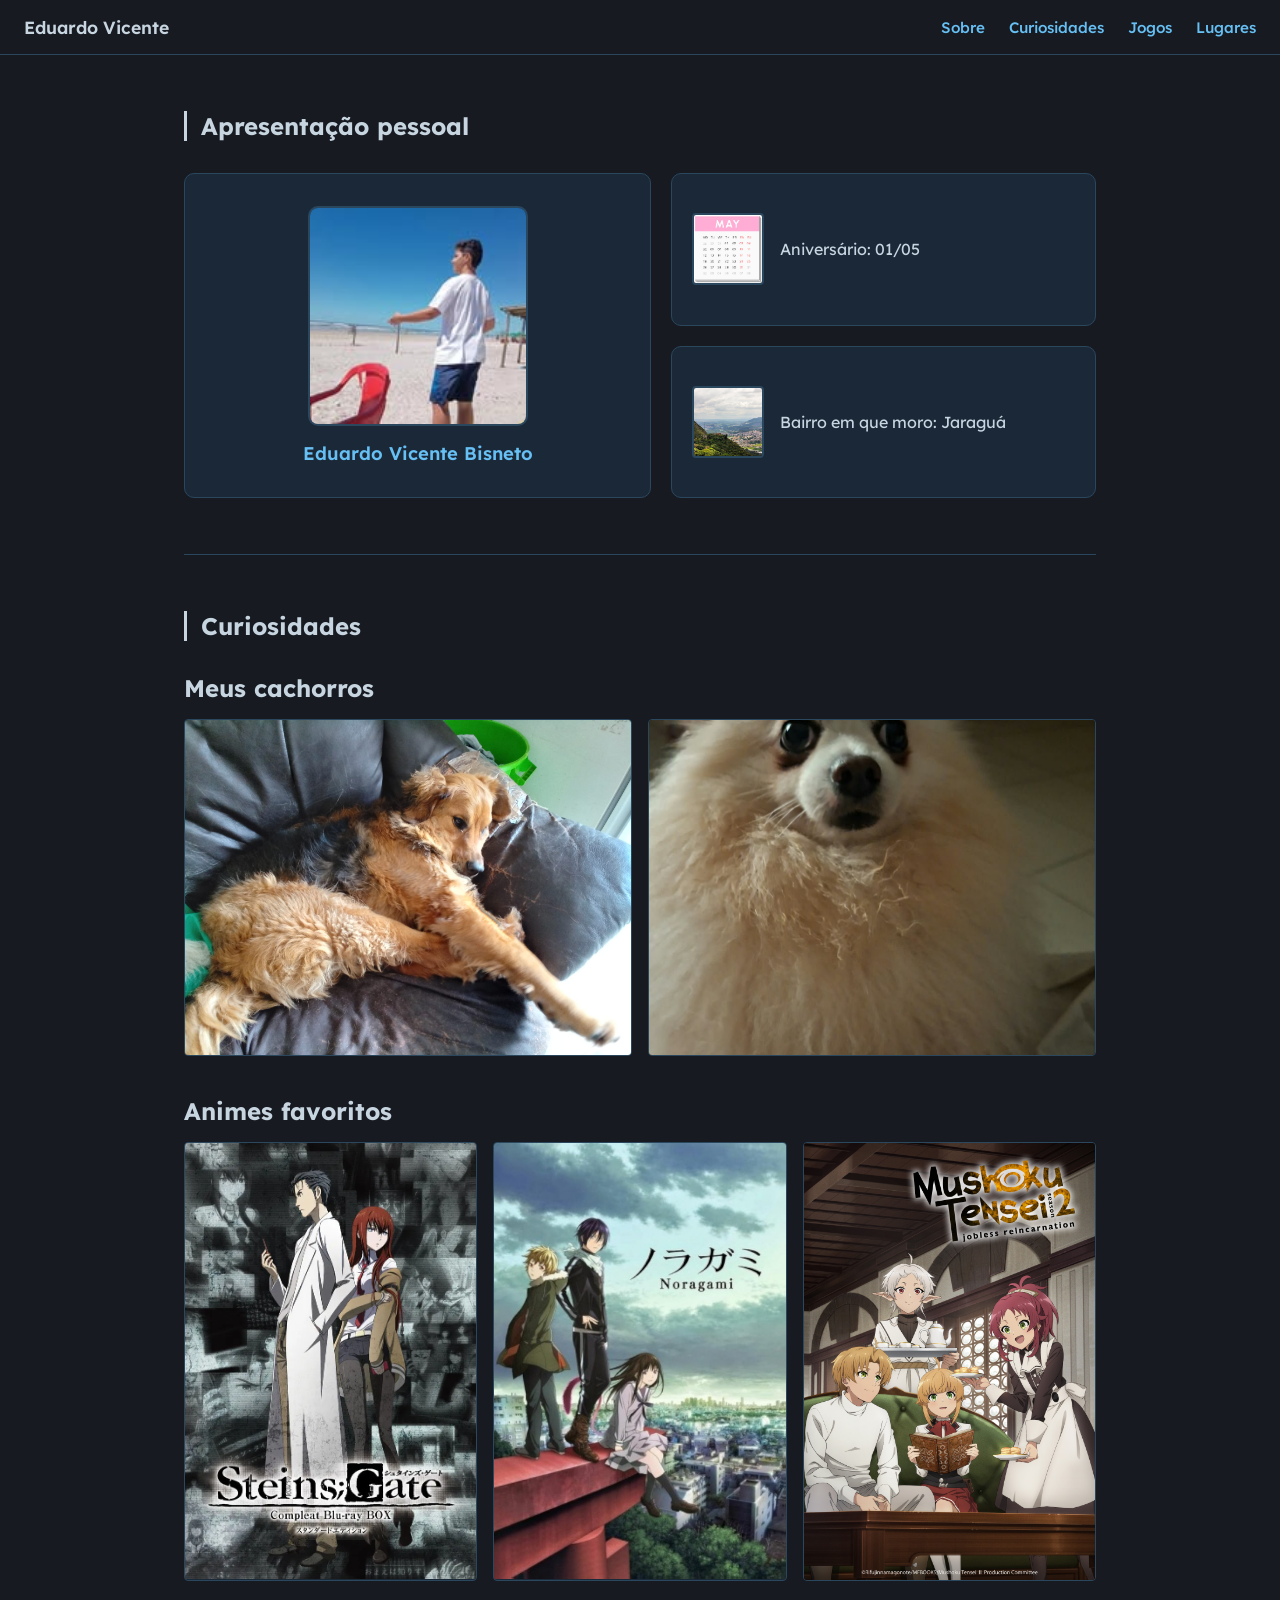
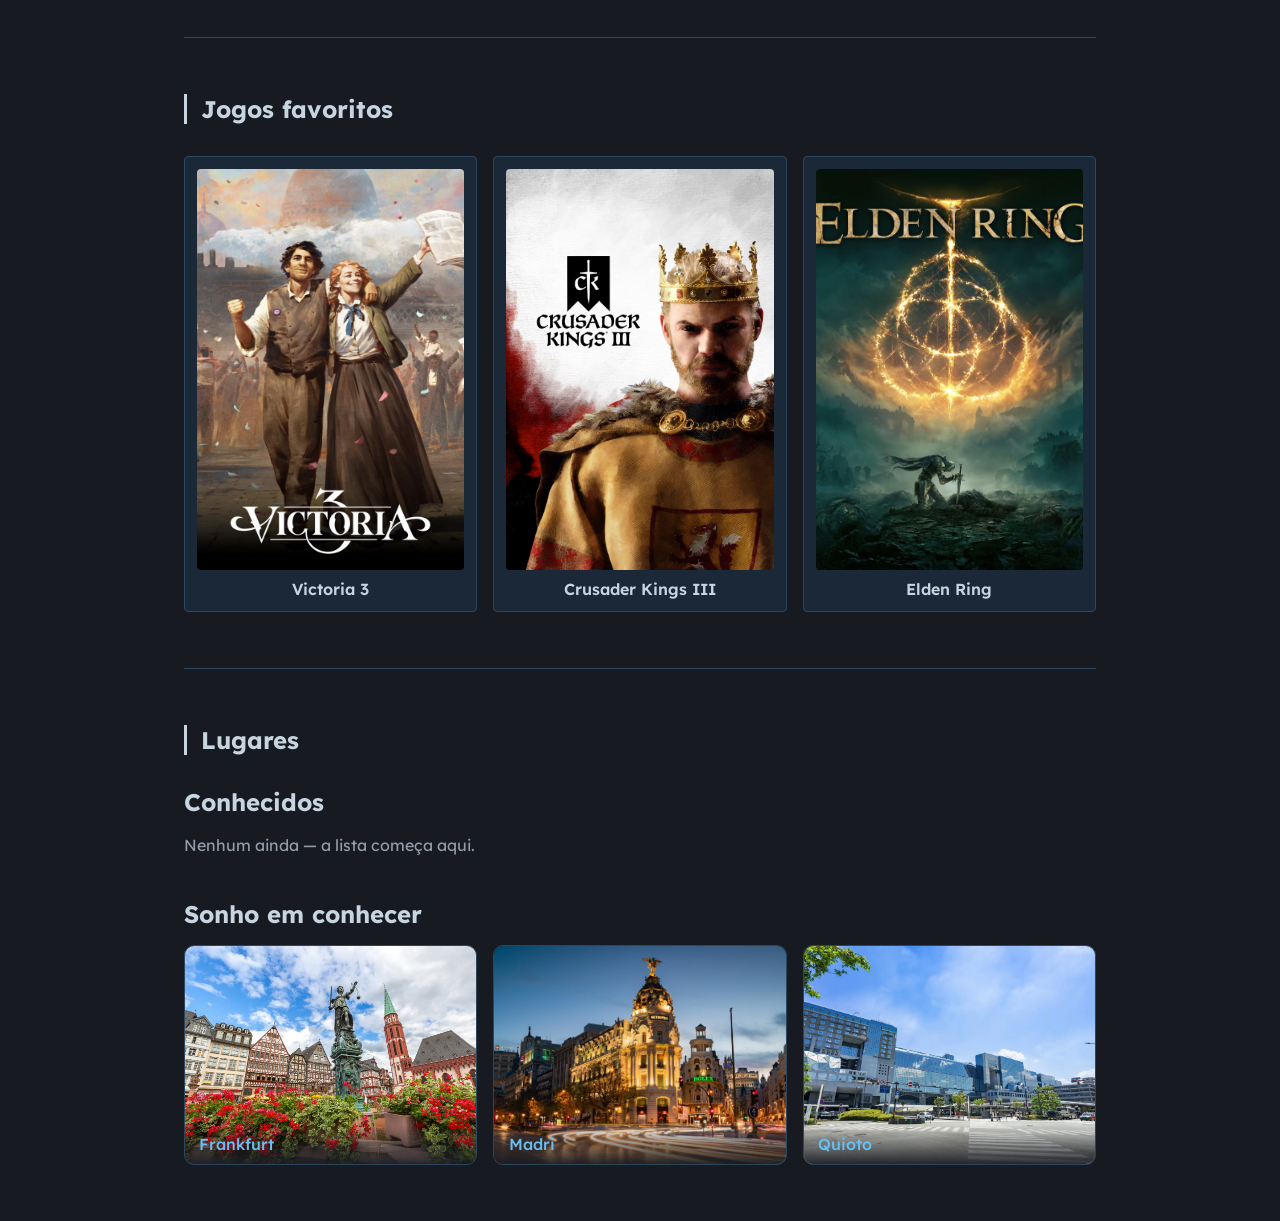
==== eduardoV.html @ c77359ac "Página pessoal do eduardo vicente" ====
<!DOCTYPE html>
<html lang="pt-br">
<head>
    <meta charset="UTF-8">
    <meta name="viewport" content="width=device-width, initial-scale=1.0">
    <title>Eduardo Vicente</title>

    <link rel="stylesheet" href="style/variables.css">
    <link rel="stylesheet" href="style/text.css">
    <link rel="stylesheet" href="style/eduardoV.css">
</head>
<body>
    <header class="cabecalho">
        <span class="nome-principal">Eduardo Vicente</span>
        <nav class="menu-navegacao">
            <a href="#apresentacao">Sobre</a>
            <a href="#curiosidades">Curiosidades</a>
            <a href="#jogos">Jogos</a>
            <a href="#lugares">Lugares</a>
        </nav>
    </header>

    <main>
        <section class="secao" id="apresentacao">
            <h1 class="titulo-secao">Apresentação pessoal</h1>

            <div class="grade-apresentacao">
                <article class="cartao cartao-destaque">
                    <img class="imagem-cartao" src="assets/imgs/foto.jpg" alt="Foto de Eduardo Vicente Bisneto">
                    <span class="texto-cartao">Eduardo Vicente Bisneto</span>
                </article>

                <article class="cartao">
                    <img class="imagem-cartao" src="assets/imgs/calendario.png" alt="">
                    <span class="texto-cartao">Aniversário: 01/05</span>
                </article>

                <article class="cartao">
                    <img class="imagem-cartao" src="assets/imgs/lugares/pico_jaragua.jpg" alt="Pico do Jaraguá">
                    <span class="texto-cartao">Bairro em que moro: Jaraguá</span>
                </article>
            </div>
        </section>

        <section class="secao" id="curiosidades">
            <h1 class="titulo-secao">Curiosidades</h1>

            <div class="subsecao">
                <h2 class="titulo-subsecao">Meus cachorros</h2>

                <div class="grade-imagens grade-animais">
                    <figure class="moldura-imagem">
                        <img src="assets/imgs/frango.jpeg" alt="Cachorro Frango">
                    </figure>

                    <figure class="moldura-imagem">
                        <img src="assets/imgs/allay.jpeg" alt="Cachorro Allay">
                    </figure>
                </div>
            </div>

            <div class="subsecao">
                <h2 class="titulo-subsecao">Animes favoritos</h2>

                <div class="grade-imagens grade-animes">
                    <figure class="moldura-imagem">
                        <img src="assets/imgs/animes/steinsgate.jpg" alt="Steins;Gate">
                    </figure>

                    <figure class="moldura-imagem">
                        <img src="assets/imgs/animes/noragami.jpg" alt="Noragami">
                    </figure>

                    <figure class="moldura-imagem">
                        <img src="assets/imgs/animes/mushokutensei.jpg" alt="Mushoku Tensei">
                    </figure>
                </div>
            </div>
        </section>

        <section class="secao" id="jogos">
            <h1 class="titulo-secao">Jogos favoritos</h1>

            <ul class="grade-jogos">
                <li class="cartao-jogo">
                    <img class="imagem-jogo" src="assets/imgs/jogos/victoria_3.jpg" alt="Victoria 3">
                    <b class="nome-jogo">Victoria 3</b>
                </li>

                <li class="cartao-jogo">
                    <img class="imagem-jogo" src="assets/imgs/jogos/crusader_kings_3.jpg" alt="Crusader Kings III">
                    <b class="nome-jogo">Crusader Kings III</b>
                </li>

                <li class="cartao-jogo">
                    <img class="imagem-jogo" src="assets/imgs/jogos/elden_ring.jpg" alt="Elden Ring">
                    <b class="nome-jogo">Elden Ring</b>
                </li>
            </ul>
        </section>

        <section class="secao" id="lugares">
            <h1 class="titulo-secao">Lugares</h1>

            <div class="subsecao">
                <h2 class="titulo-subsecao">Conhecidos</h2>
                <p class="mensagem-vazia">Nenhum ainda — a lista começa aqui.</p>
            </div>

            <div class="subsecao">
                <h2 class="titulo-subsecao">Sonho em conhecer</h2>

                <ul class="grade-lugares">
                    <li class="cartao-lugar">
                        <img class="imagem-lugar" src="assets/imgs/lugares/frankfurt.jpg" alt="Frankfurt">
                        <a class="nome-lugar" href="https://en.wikipedia.org/wiki/Frankfurt" target="_blank" rel="noopener">Frankfurt</a>
                    </li>

                    <li class="cartao-lugar">
                        <img class="imagem-lugar" src="assets/imgs/lugares/madri.jpg" alt="Madri">
                        <a class="nome-lugar" href="https://en.wikipedia.org/wiki/Madrid" target="_blank" rel="noopener">Madri</a>
                    </li>

                    <li class="cartao-lugar">
                        <img class="imagem-lugar" src="assets/imgs/lugares/kyoto.jpg" alt="Quioto">
                        <a class="nome-lugar" href="https://en.wikipedia.org/wiki/Kyoto" target="_blank" rel="noopener">Quioto</a>
                    </li>
                </ul>
            </div>
        </section>
    </main>
</body>
</html>
---- style/variables.css ----
:root {
    --dark-blue: #171A21;
    --deep-blue: #1B2838;
    --grey-blue: #2A475E;
    --light-blue: #66C0F4;
    --grey: #C7D5E0;

    --radius-sm: 4px;
    --radius-md: 10px;
    --border: 1px solid var(--grey-blue);
    --content-width: 960px;
}
---- style/text.css ----
@import url('https://fonts.googleapis.com/css2?family=Lexend+Deca:wght@300;400;500;600;700&display=swap');

*,
*::before,
*::after {
    font-family: 'Lexend Deca', sans-serif;
    letter-spacing: 0;
    word-spacing: 0;
    box-sizing: border-box;
}

body {
    color: var(--grey);
    font-weight: 400;
}

h1,
h2 {
    margin: 0;
}

.titulo-da-parte {
    font-size: 2rem;
    font-weight: 600;
    color: var(--light-blue);
}

.titulo-pequeno {
    font-size: 1.15rem;
    font-weight: 600;
    color: var(--grey);
}

a {
    color: var(--light-blue);
    text-decoration: none;
    font-weight: 500;
}

a:hover {
    color: #8ed1ff;
}

a:focus-visible {
    outline: 2px solid var(--light-blue);
    outline-offset: 2px;
}

b,
strong {
    color: var(--grey);
    font-weight: 600;
}

p {
    line-height: 1.6;
    max-width: 65ch;
}
---- style/eduardoV.css ----
body {
    margin: 0;
    background: var(--dark-blue);
    min-height: 100vh;
}

main {
    max-width: var(--content-width);
    margin: 0 auto;
    padding: 0 1.5rem;
}

/* Cabecalho */

.cabecalho {
    position: sticky;
    top: 0;
    z-index: 10;
    display: flex;
    align-items: center;
    justify-content: space-between;
    gap: 1rem;
    padding: 1rem 1.5rem;
    background: var(--dark-blue);
    border-bottom: var(--border);
}

.nome-principal {
    font-weight: 600;
    font-size: 1.1rem;
}

.menu-navegacao {
    display: flex;
    gap: 1.5rem;
    flex-wrap: wrap;
}

.menu-navegacao a {
    font-size: 0.95rem;
}

/* Seções */

.secao {
    padding: 3.5rem 0;
    border-bottom: var(--border);
}

.secao:last-of-type {
    border-bottom: none;
}

.titulo-secao {
    margin-bottom: 2rem;
    padding-left: 0.9rem;
    border-left: 3px solid var(--grey);
}

.subsecao {
    margin-bottom: 2.5rem;
}

.subsecao:last-child {
    margin-bottom: 0;
}

.titulo-subsecao {
    margin-bottom: 1rem;
}

/* Apresentacao pessoal */

.grade-apresentacao {
    display: grid;
    grid-template-columns: 1.1fr 1fr;
    gap: 1.25rem;
}

.cartao {
    background: var(--deep-blue);
    border: var(--border);
    border-radius: var(--radius-md);
    padding: 1.25rem;
    display: flex;
    align-items: center;
    gap: 1rem;
}

.cartao:hover {
    border-color: var(--light-blue);
}

.cartao-destaque {
    grid-row: span 2;
    flex-direction: column;
    justify-content: center;
    text-align: center;
    padding: 2rem 1.25rem;
}

.imagem-cartao {
    display: block;
    border-radius: var(--radius-md);
    border: 2px solid var(--grey-blue);
    object-fit: cover;
}

.cartao-destaque .imagem-cartao {
    width: 100%;
    max-width: 220px;
    aspect-ratio: 1 / 1;
}

.cartao:not(.cartao-destaque) .imagem-cartao {
    width: 72px;
    height: 72px;
    border-radius: var(--radius-sm);
    flex-shrink: 0;
}

.cartao-destaque .texto-cartao {
    font-size: 1.15rem;
    font-weight: 600;
    color: var(--light-blue);
}

/* Curiosidades */

.grade-imagens {
    display: grid;
    gap: 1rem;
}

.grade-animais {
    grid-template-columns: repeat(auto-fit, minmax(260px, 1fr));
}

.grade-animes {
    grid-template-columns: repeat(auto-fit, minmax(160px, 1fr));
}

.moldura-imagem {
    margin: 0;
    overflow: hidden;
    border-radius: var(--radius-sm);
    border: var(--border);
    background: var(--deep-blue);
    transition: border-color 0.2s ease, transform 0.2s ease;
}

.moldura-imagem:hover {
    border-color: var(--light-blue);
    transform: translateY(-3px);
}

.moldura-imagem img {
    display: block;
    width: 100%;
}

.grade-animais .moldura-imagem img {
    aspect-ratio: 4 / 3;
    object-fit: cover;
}

.grade-animes .moldura-imagem img {
    aspect-ratio: 2 / 3;
    object-fit: cover;
}

/* Jogos favoritos */

.grade-jogos {
    list-style: none;
    margin: 0;
    padding: 0;
    display: grid;
    grid-template-columns: repeat(auto-fit, minmax(140px, 1fr));
    gap: 1rem;
}

.cartao-jogo {
    display: flex;
    flex-direction: column;
    align-items: center;
    gap: 0.6rem;
    padding: 0.75rem;
    background: var(--deep-blue);
    border: var(--border);
    border-radius: var(--radius-sm);
    text-align: center;
    transition: border-color 0.2s ease;
}

.cartao-jogo:hover {
    border-color: var(--light-blue);
}

.imagem-jogo {
    width: 100%;
    aspect-ratio: 2 / 3;
    object-fit: cover;
    border-radius: var(--radius-sm);
}

.nome-jogo {
    font-size: 1rem;
}

/* Lugares */

.mensagem-vazia {
    opacity: 0.7;
    margin: 0;
}

.grade-lugares {
    list-style: none;
    margin: 0;
    padding: 0;
    display: grid;
    grid-template-columns: repeat(auto-fit, minmax(200px, 1fr));
    gap: 1rem;
}

.cartao-lugar {
    position: relative;
    border-radius: var(--radius-md);
    overflow: hidden;
    border: var(--border);
    aspect-ratio: 4 / 3;
}

.imagem-lugar {
    width: 100%;
    height: 100%;
    object-fit: cover;
    display: block;
}

.nome-lugar {
    position: absolute;
    left: 0;
    right: 0;
    bottom: 0;
    padding: 0.6rem 0.9rem;
    background: linear-gradient(to top, rgba(23, 26, 33, 0.92), rgba(23, 26, 33, 0));
}

.cartao-lugar:hover {
    border-color: var(--grey);
}

/* Responsividade */

@media (max-width: 700px) {
    .cabecalho {
        flex-direction: column;
        align-items: flex-start;
        gap: 0.75rem;
    }

    .grade-apresentacao {
        grid-template-columns: 1fr;
    }

    .cartao-destaque {
        grid-row: auto;
    }
}

@media (prefers-reduced-motion: reduce) {
    .moldura-imagem,
    .cartao-jogo {
        transition: none;
    }
}
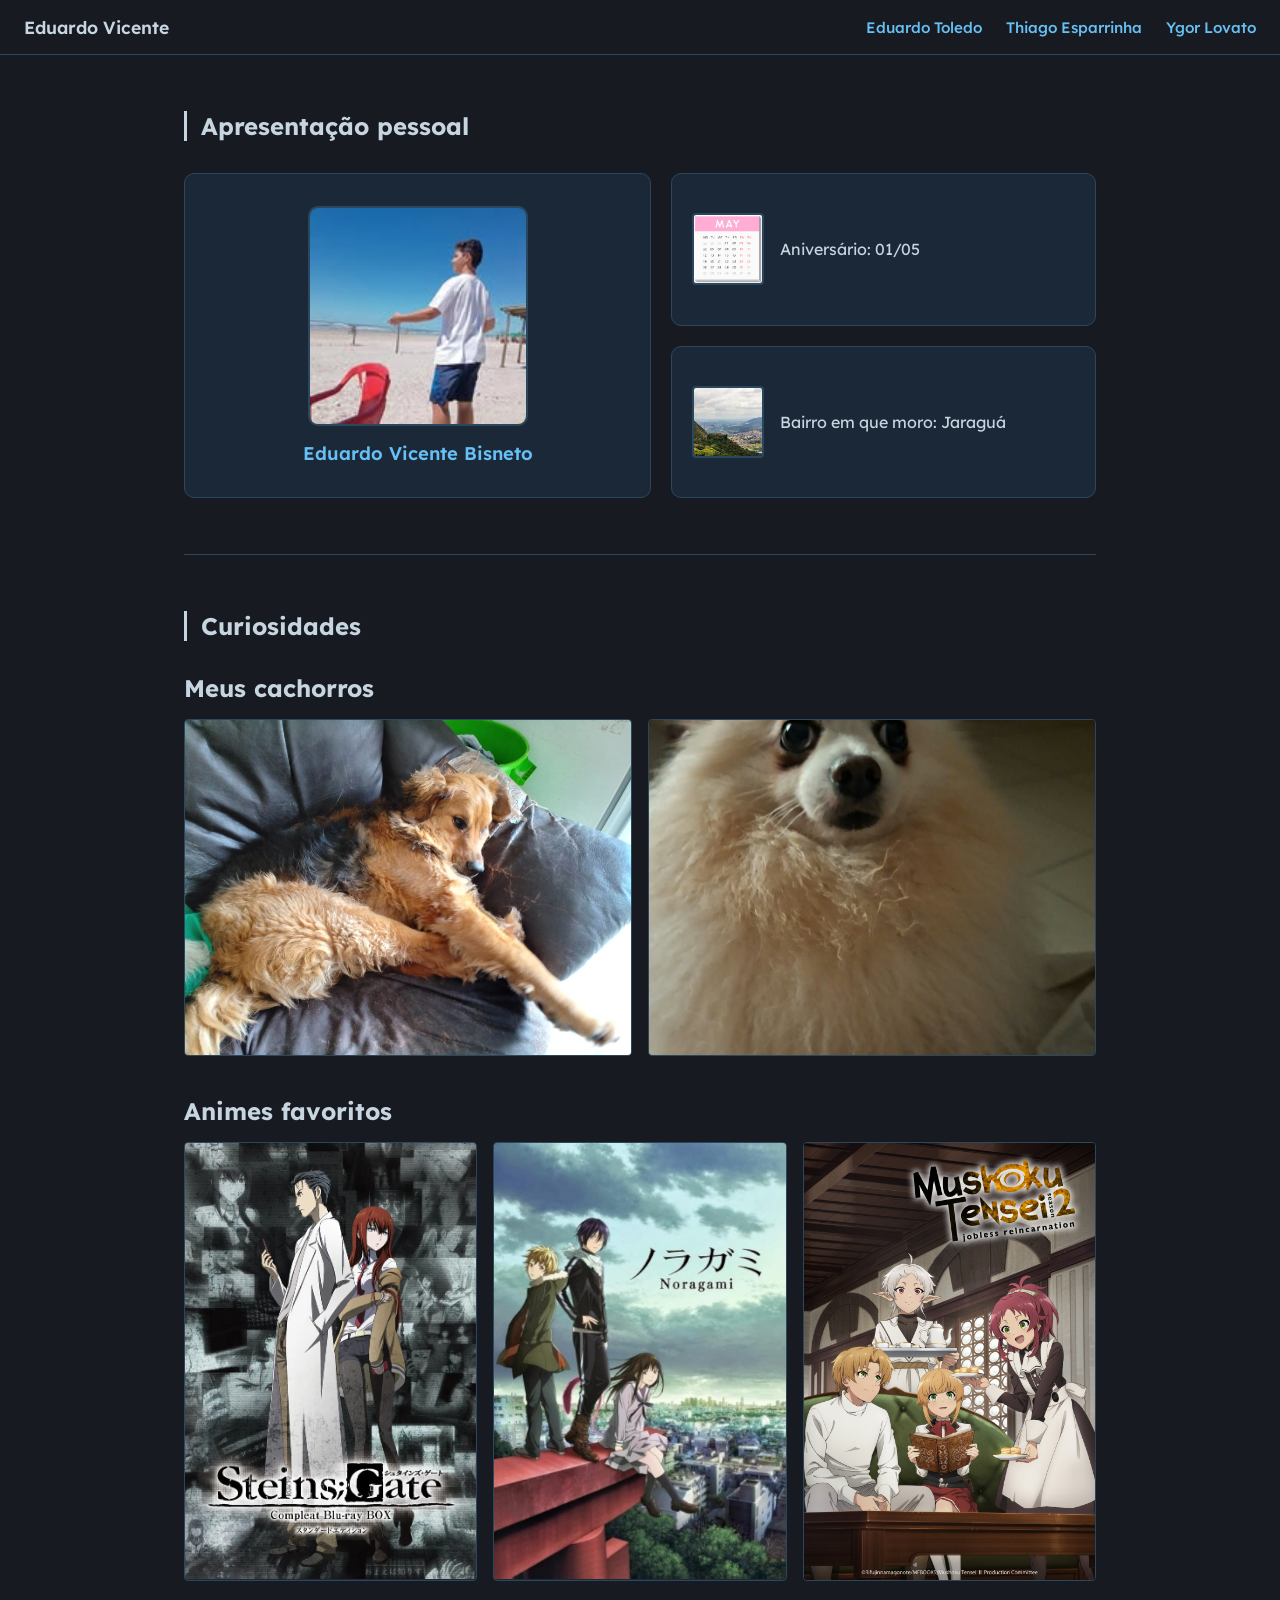
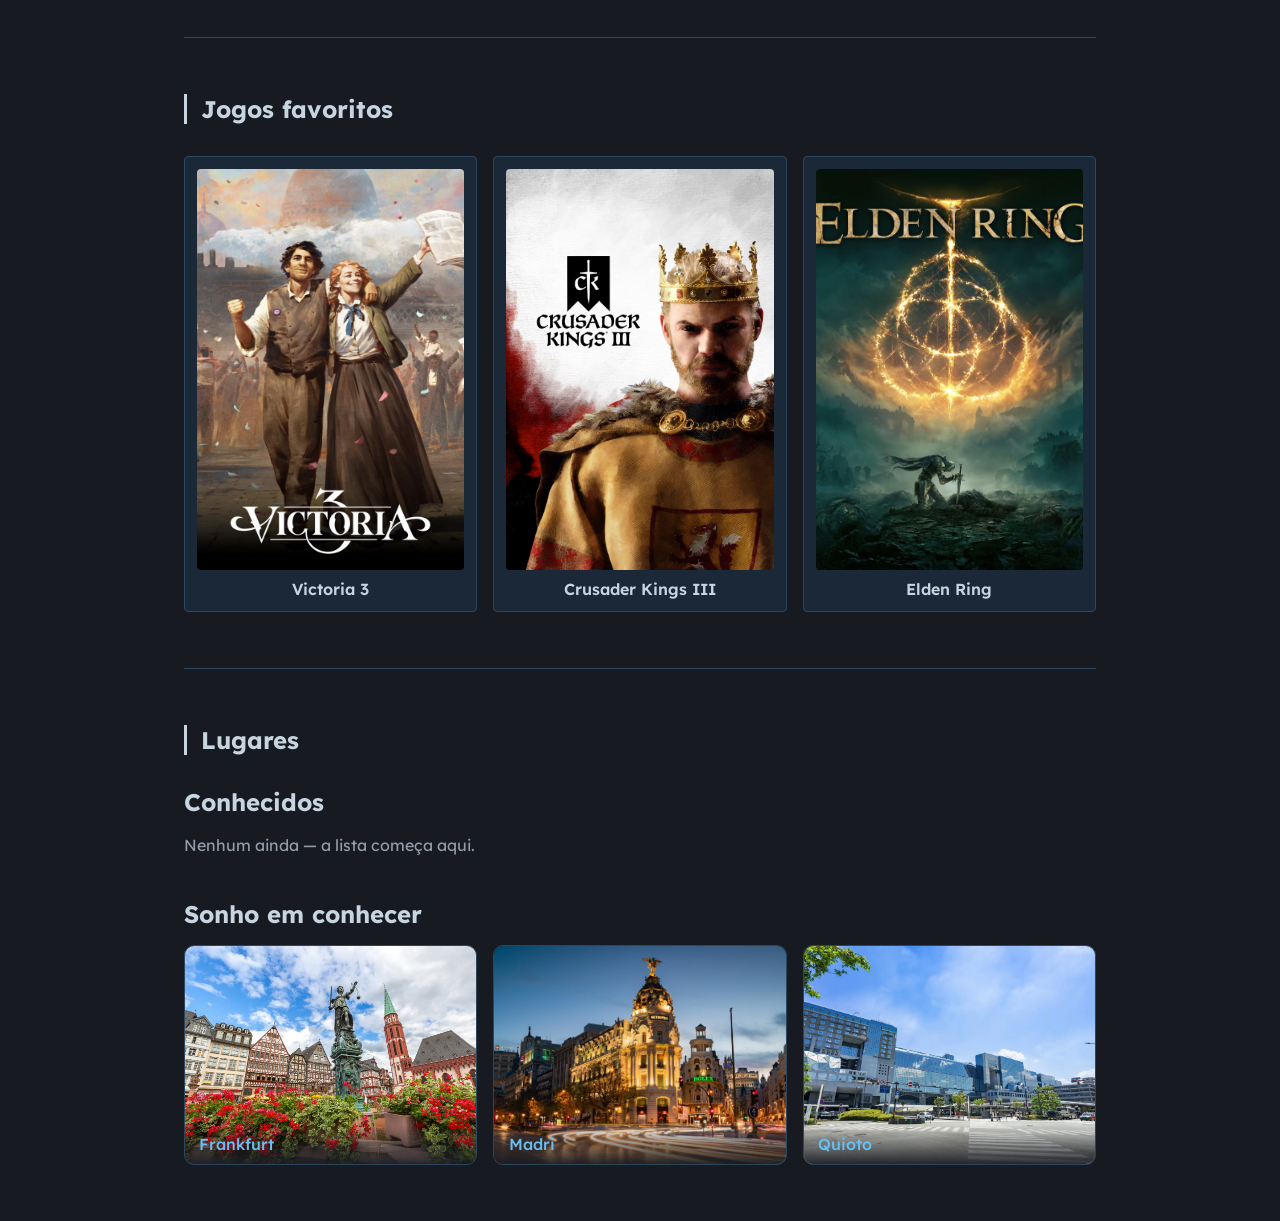
==== commit 315af271: "Alterando o nome do style" ====
--- a/eduardoV.html
+++ b/eduardoV.html
@@ -14,10 +14,9 @@
     <header class="cabecalho">
         <span class="nome-principal">Eduardo Vicente</span>
         <nav class="menu-navegacao">
-            <a href="#apresentacao">Sobre</a>
-            <a href="#curiosidades">Curiosidades</a>
-            <a href="#jogos">Jogos</a>
-            <a href="#lugares">Lugares</a>
+            <a href="eduardoT.html">Eduardo Toledo</a>
+            <a href="thiago.html">Thiago Esparrinha</a>
+            <a href="ygor.html">Ygor Lovato</a>
         </nav>
     </header>
 
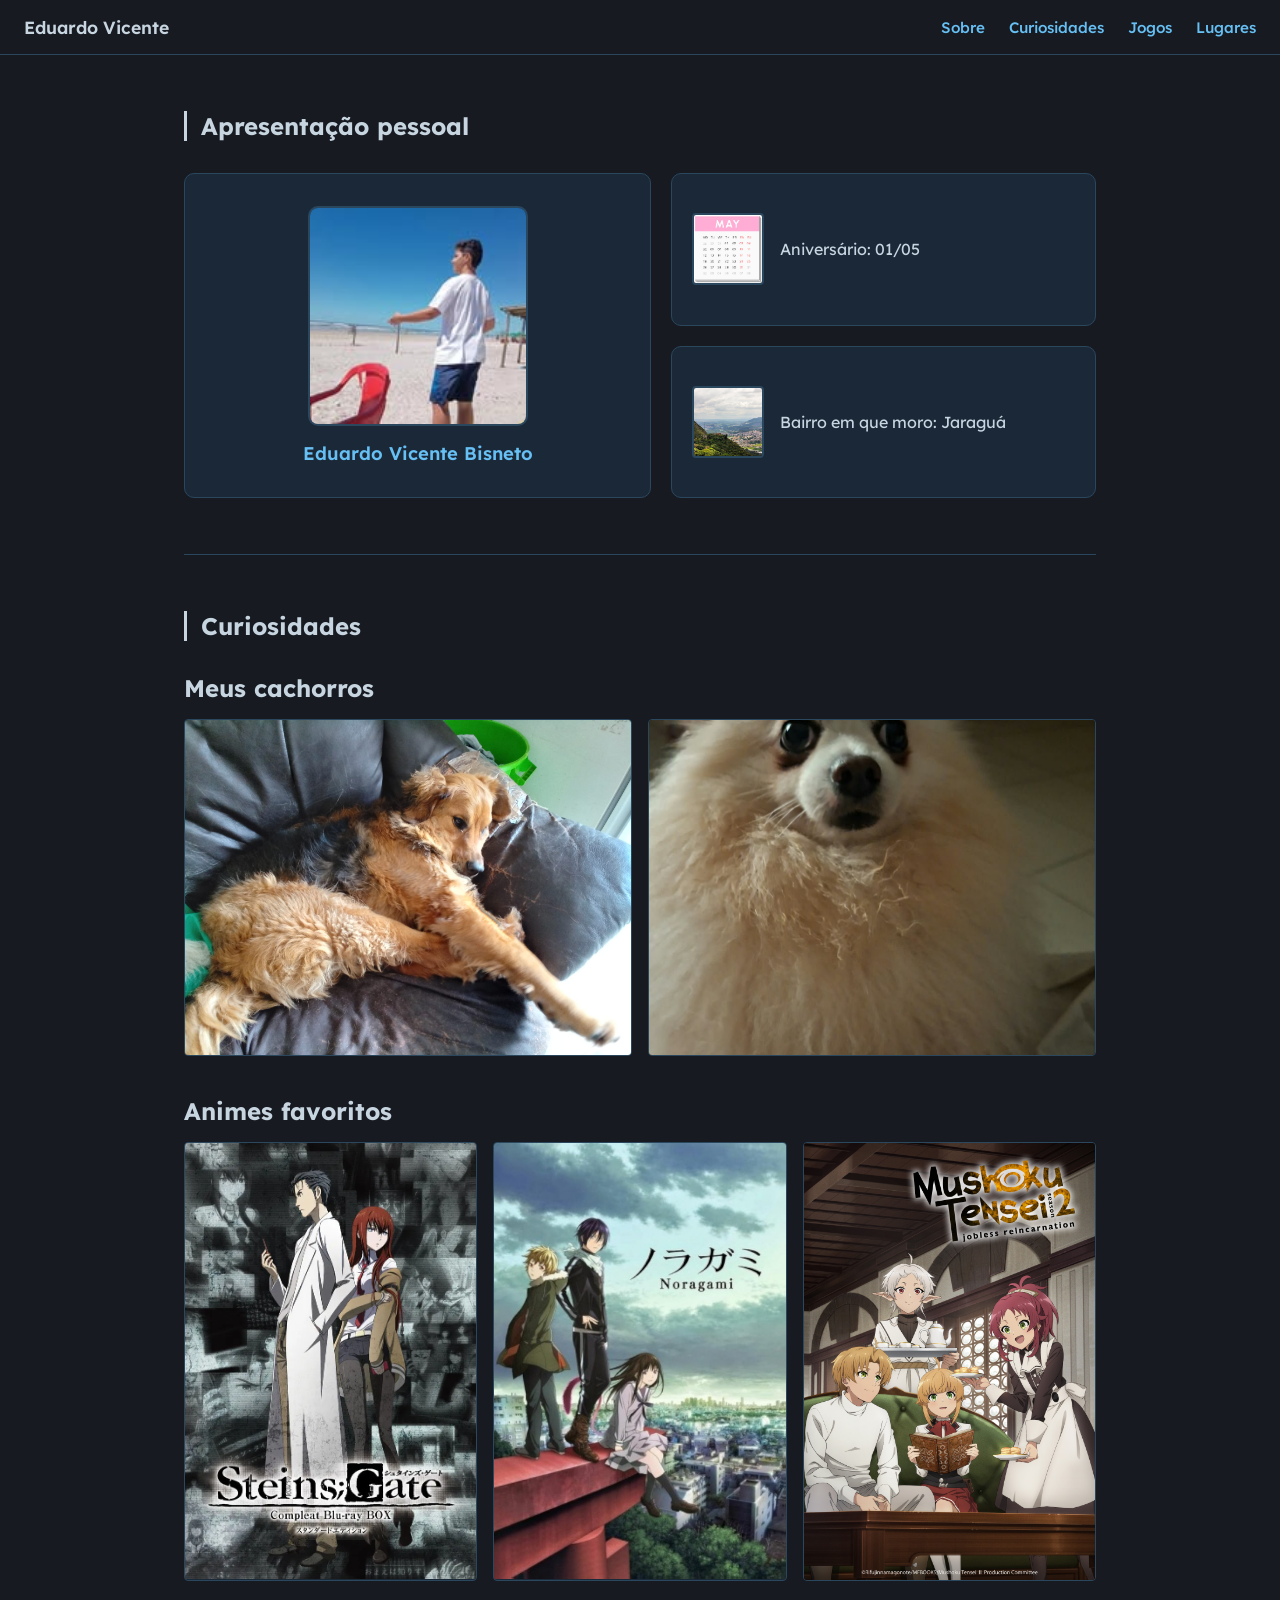
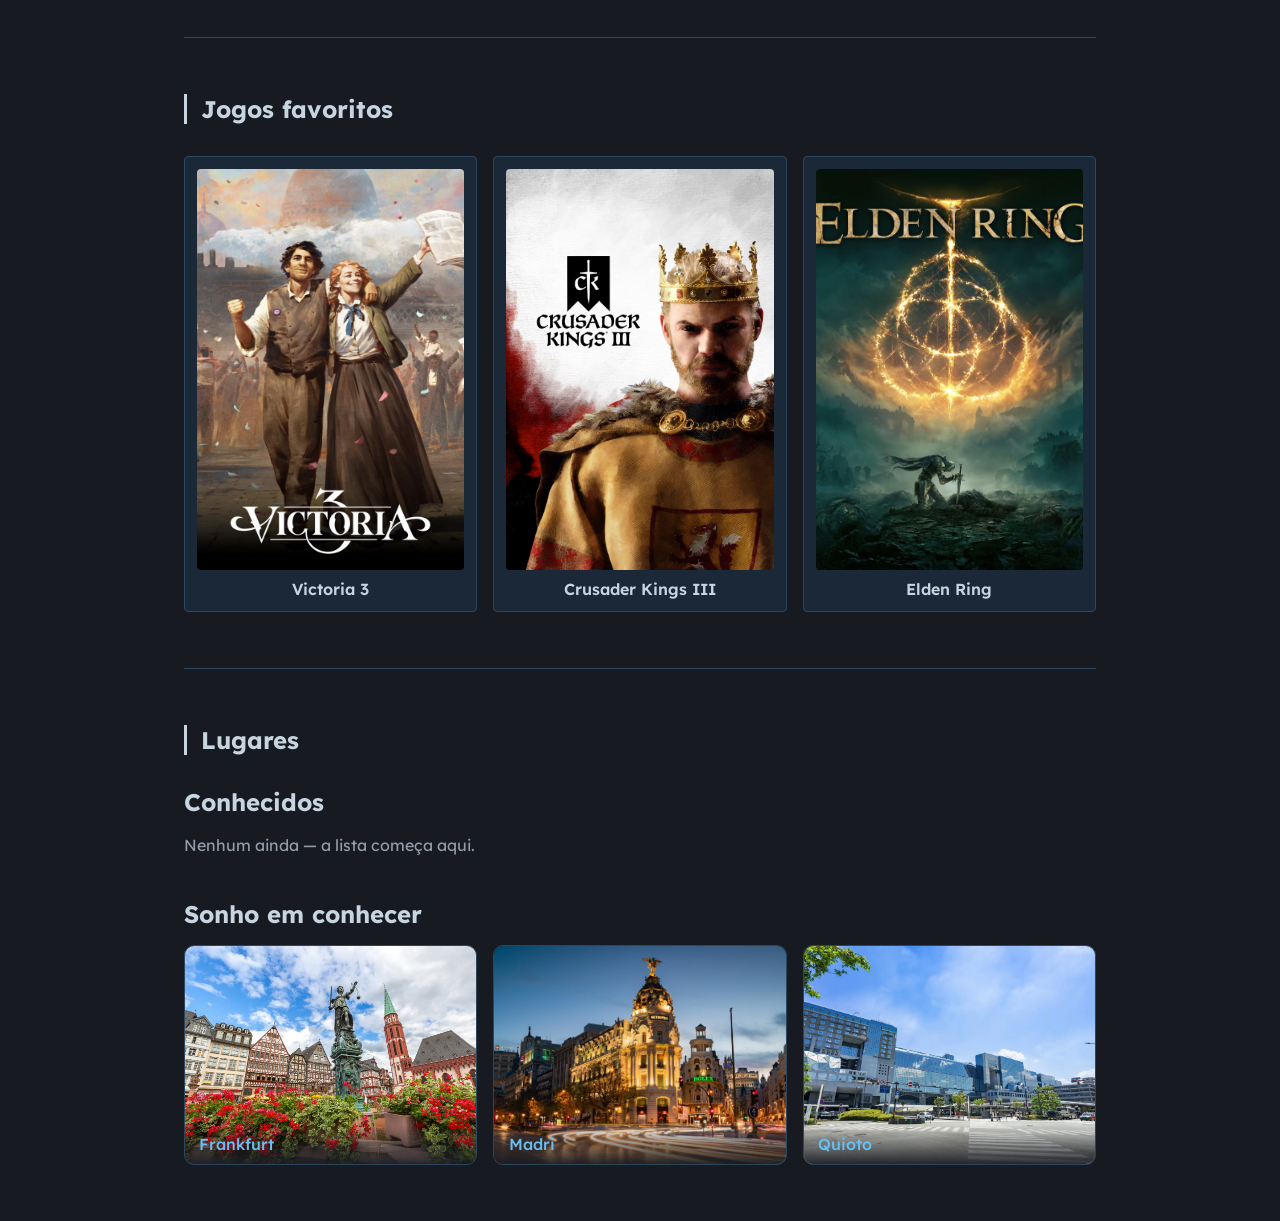
==== commit edc7263a: "Pagina Thiago" ====
--- a/eduardoV.html
+++ b/eduardoV.html
@@ -8,15 +8,16 @@
 
     <link rel="stylesheet" href="style/variables.css">
     <link rel="stylesheet" href="style/text.css">
-    <link rel="stylesheet" href="style/eduardoV.css">
+    <link rel="stylesheet" href="style/style.css">
 </head>
 <body>
     <header class="cabecalho">
         <span class="nome-principal">Eduardo Vicente</span>
         <nav class="menu-navegacao">
-            <a href="eduardoT.html">Eduardo Toledo</a>
-            <a href="thiago.html">Thiago Esparrinha</a>
-            <a href="ygor.html">Ygor Lovato</a>
+            <a href="#apresentacao">Sobre</a>
+            <a href="#curiosidades">Curiosidades</a>
+            <a href="#jogos">Jogos</a>
+            <a href="#lugares">Lugares</a>
         </nav>
     </header>
 
--- a/style/style.css
+++ b/style/style.css
@@ -0,0 +1,279 @@
+
+body {
+    margin: 0;
+    background: var(--dark-blue);
+    min-height: 100vh;
+}
+
+main {
+    max-width: var(--content-width);
+    margin: 0 auto;
+    padding: 0 1.5rem;
+}
+
+/* Cabecalho */
+
+.cabecalho {
+    position: sticky;
+    top: 0;
+    z-index: 10;
+    display: flex;
+    align-items: center;
+    justify-content: space-between;
+    gap: 1rem;
+    padding: 1rem 1.5rem;
+    background: var(--dark-blue);
+    border-bottom: var(--border);
+}
+
+.nome-principal {
+    font-weight: 600;
+    font-size: 1.1rem;
+}
+
+.menu-navegacao {
+    display: flex;
+    gap: 1.5rem;
+    flex-wrap: wrap;
+}
+
+.menu-navegacao a {
+    font-size: 0.95rem;
+}
+
+/* Seções */
+
+.secao {
+    padding: 3.5rem 0;
+    border-bottom: var(--border);
+}
+
+.secao:last-of-type {
+    border-bottom: none;
+}
+
+.titulo-secao {
+    margin-bottom: 2rem;
+    padding-left: 0.9rem;
+    border-left: 3px solid var(--grey);
+}
+
+.subsecao {
+    margin-bottom: 2.5rem;
+}
+
+.subsecao:last-child {
+    margin-bottom: 0;
+}
+
+.titulo-subsecao {
+    margin-bottom: 1rem;
+}
+
+/* Apresentacao pessoal */
+
+.grade-apresentacao {
+    display: grid;
+    grid-template-columns: 1.1fr 1fr;
+    gap: 1.25rem;
+}
+
+.cartao {
+    background: var(--deep-blue);
+    border: var(--border);
+    border-radius: var(--radius-md);
+    padding: 1.25rem;
+    display: flex;
+    align-items: center;
+    gap: 1rem;
+}
+
+.cartao:hover {
+    border-color: var(--light-blue);
+}
+
+.cartao-destaque {
+    grid-row: span 2;
+    flex-direction: column;
+    justify-content: center;
+    text-align: center;
+    padding: 2rem 1.25rem;
+}
+
+.imagem-cartao {
+    display: block;
+    border-radius: var(--radius-md);
+    border: 2px solid var(--grey-blue);
+    object-fit: cover;
+}
+
+.cartao-destaque .imagem-cartao {
+    width: 100%;
+    max-width: 220px;
+    aspect-ratio: 1 / 1;
+}
+
+.cartao:not(.cartao-destaque) .imagem-cartao {
+    width: 72px;
+    height: 72px;
+    border-radius: var(--radius-sm);
+    flex-shrink: 0;
+}
+
+.cartao-destaque .texto-cartao {
+    font-size: 1.15rem;
+    font-weight: 600;
+    color: var(--light-blue);
+}
+
+/* Curiosidades */
+
+.grade-imagens {
+    display: grid;
+    gap: 1rem;
+}
+
+.grade-animais {
+    grid-template-columns: repeat(auto-fit, minmax(260px, 1fr));
+}
+
+.grade-animes {
+    grid-template-columns: repeat(auto-fit, minmax(160px, 1fr));
+}
+
+.moldura-imagem {
+    margin: 0;
+    overflow: hidden;
+    border-radius: var(--radius-sm);
+    border: var(--border);
+    background: var(--deep-blue);
+    transition: border-color 0.2s ease, transform 0.2s ease;
+}
+
+.moldura-imagem:hover {
+    border-color: var(--light-blue);
+    transform: translateY(-3px);
+}
+
+.moldura-imagem img {
+    display: block;
+    width: 100%;
+}
+
+.grade-animais .moldura-imagem img {
+    aspect-ratio: 4 / 3;
+    object-fit: cover;
+}
+
+.grade-animes .moldura-imagem img {
+    aspect-ratio: 2 / 3;
+    object-fit: cover;
+}
+
+/* Jogos favoritos */
+
+.grade-jogos {
+    list-style: none;
+    margin: 0;
+    padding: 0;
+    display: grid;
+    grid-template-columns: repeat(auto-fit, minmax(140px, 1fr));
+    gap: 1rem;
+}
+
+.cartao-jogo {
+    display: flex;
+    flex-direction: column;
+    align-items: center;
+    gap: 0.6rem;
+    padding: 0.75rem;
+    background: var(--deep-blue);
+    border: var(--border);
+    border-radius: var(--radius-sm);
+    text-align: center;
+    transition: border-color 0.2s ease;
+}
+
+.cartao-jogo:hover {
+    border-color: var(--light-blue);
+}
+
+.imagem-jogo {
+    width: 100%;
+    aspect-ratio: 2 / 3;
+    object-fit: cover;
+    border-radius: var(--radius-sm);
+}
+
+.nome-jogo {
+    font-size: 1rem;
+}
+
+/* Lugares */
+
+.mensagem-vazia {
+    opacity: 0.7;
+    margin: 0;
+}
+
+.grade-lugares {
+    list-style: none;
+    margin: 0;
+    padding: 0;
+    display: grid;
+    grid-template-columns: repeat(auto-fit, minmax(200px, 1fr));
+    gap: 1rem;
+}
+
+.cartao-lugar {
+    position: relative;
+    border-radius: var(--radius-md);
+    overflow: hidden;
+    border: var(--border);
+    aspect-ratio: 4 / 3;
+}
+
+.imagem-lugar {
+    width: 100%;
+    height: 100%;
+    object-fit: cover;
+    display: block;
+}
+
+.nome-lugar {
+    position: absolute;
+    left: 0;
+    right: 0;
+    bottom: 0;
+    padding: 0.6rem 0.9rem;
+    background: linear-gradient(to top, rgba(23, 26, 33, 0.92), rgba(23, 26, 33, 0));
+}
+
+.cartao-lugar:hover {
+    border-color: var(--grey);
+}
+
+/* Responsividade */
+
+@media (max-width: 700px) {
+    .cabecalho {
+        flex-direction: column;
+        align-items: flex-start;
+        gap: 0.75rem;
+    }
+
+    .grade-apresentacao {
+        grid-template-columns: 1fr;
+    }
+
+    .cartao-destaque {
+        grid-row: auto;
+    }
+}
+
+@media (prefers-reduced-motion: reduce) {
+    .moldura-imagem,
+    .cartao-jogo {
+        transition: none;
+    }
+}
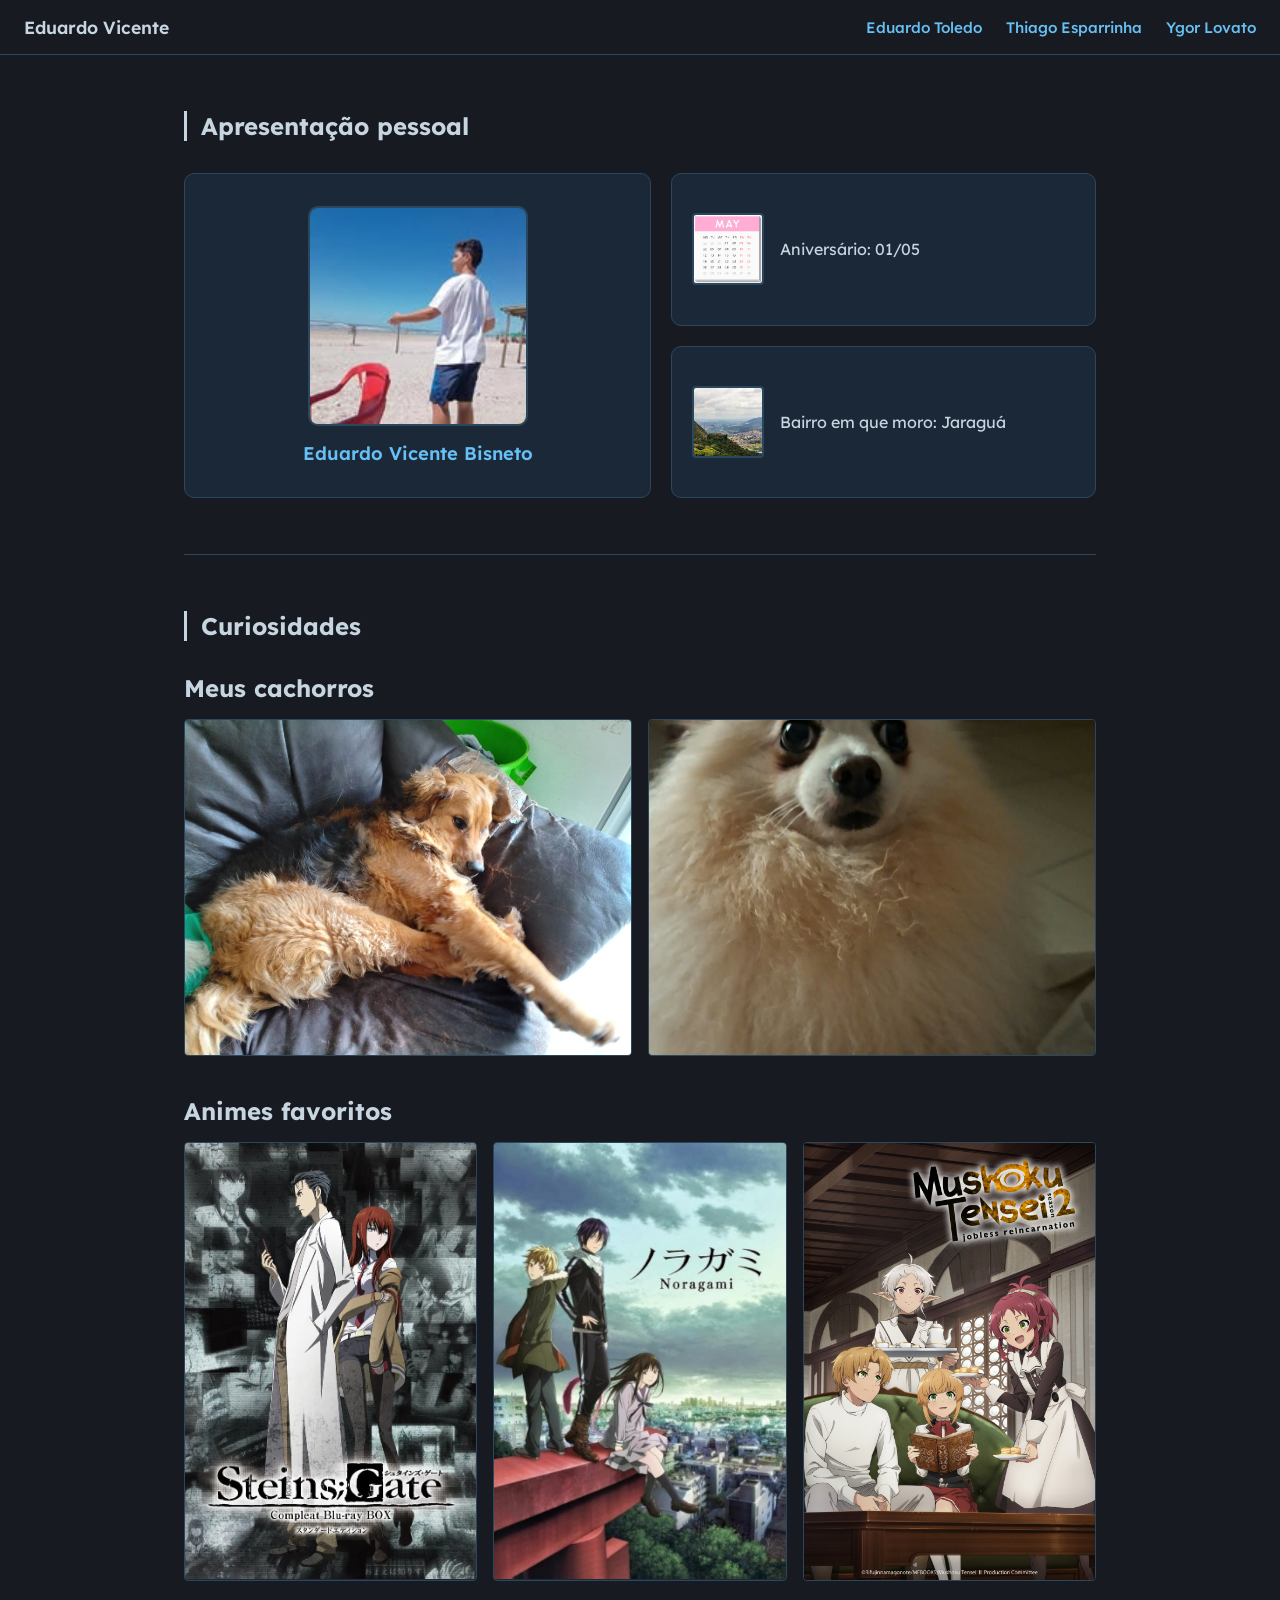
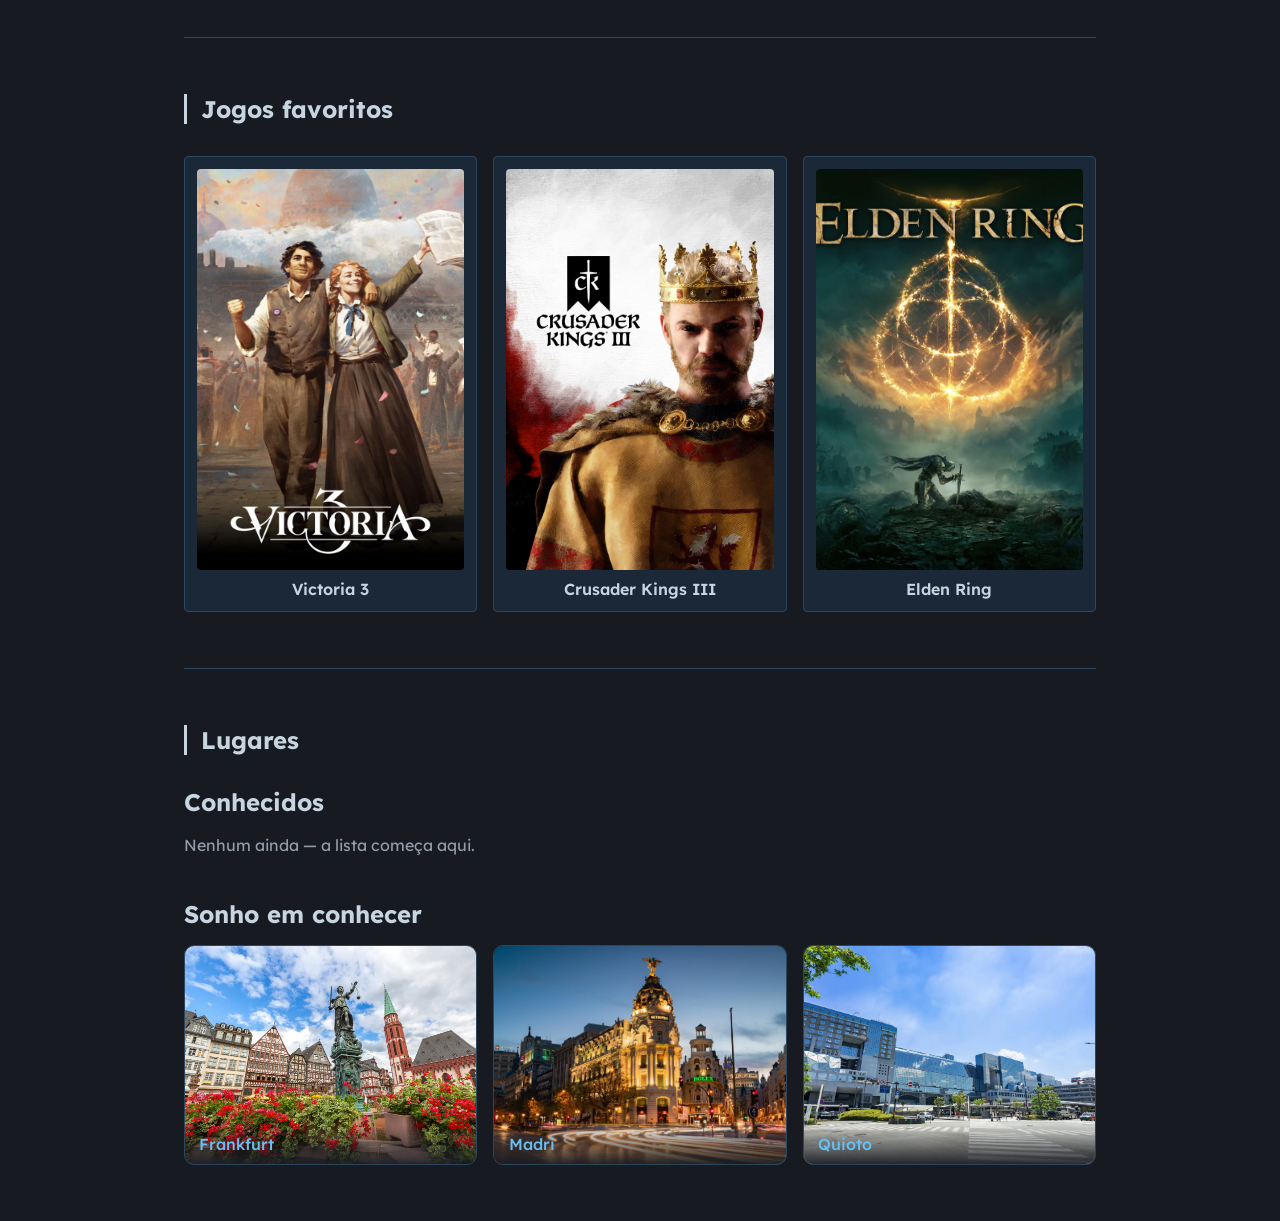
==== commit 52a8b199: "Merge branch 'main' of https://github.com/Eduard0VI/Trabalho-das-paginas-pessoais" ====
--- a/eduardoV.html
+++ b/eduardoV.html
@@ -14,10 +14,9 @@
     <header class="cabecalho">
         <span class="nome-principal">Eduardo Vicente</span>
         <nav class="menu-navegacao">
-            <a href="#apresentacao">Sobre</a>
-            <a href="#curiosidades">Curiosidades</a>
-            <a href="#jogos">Jogos</a>
-            <a href="#lugares">Lugares</a>
+            <a href="eduardoT.html">Eduardo Toledo</a>
+            <a href="thiago.html">Thiago Esparrinha</a>
+            <a href="ygor.html">Ygor Lovato</a>
         </nav>
     </header>
 
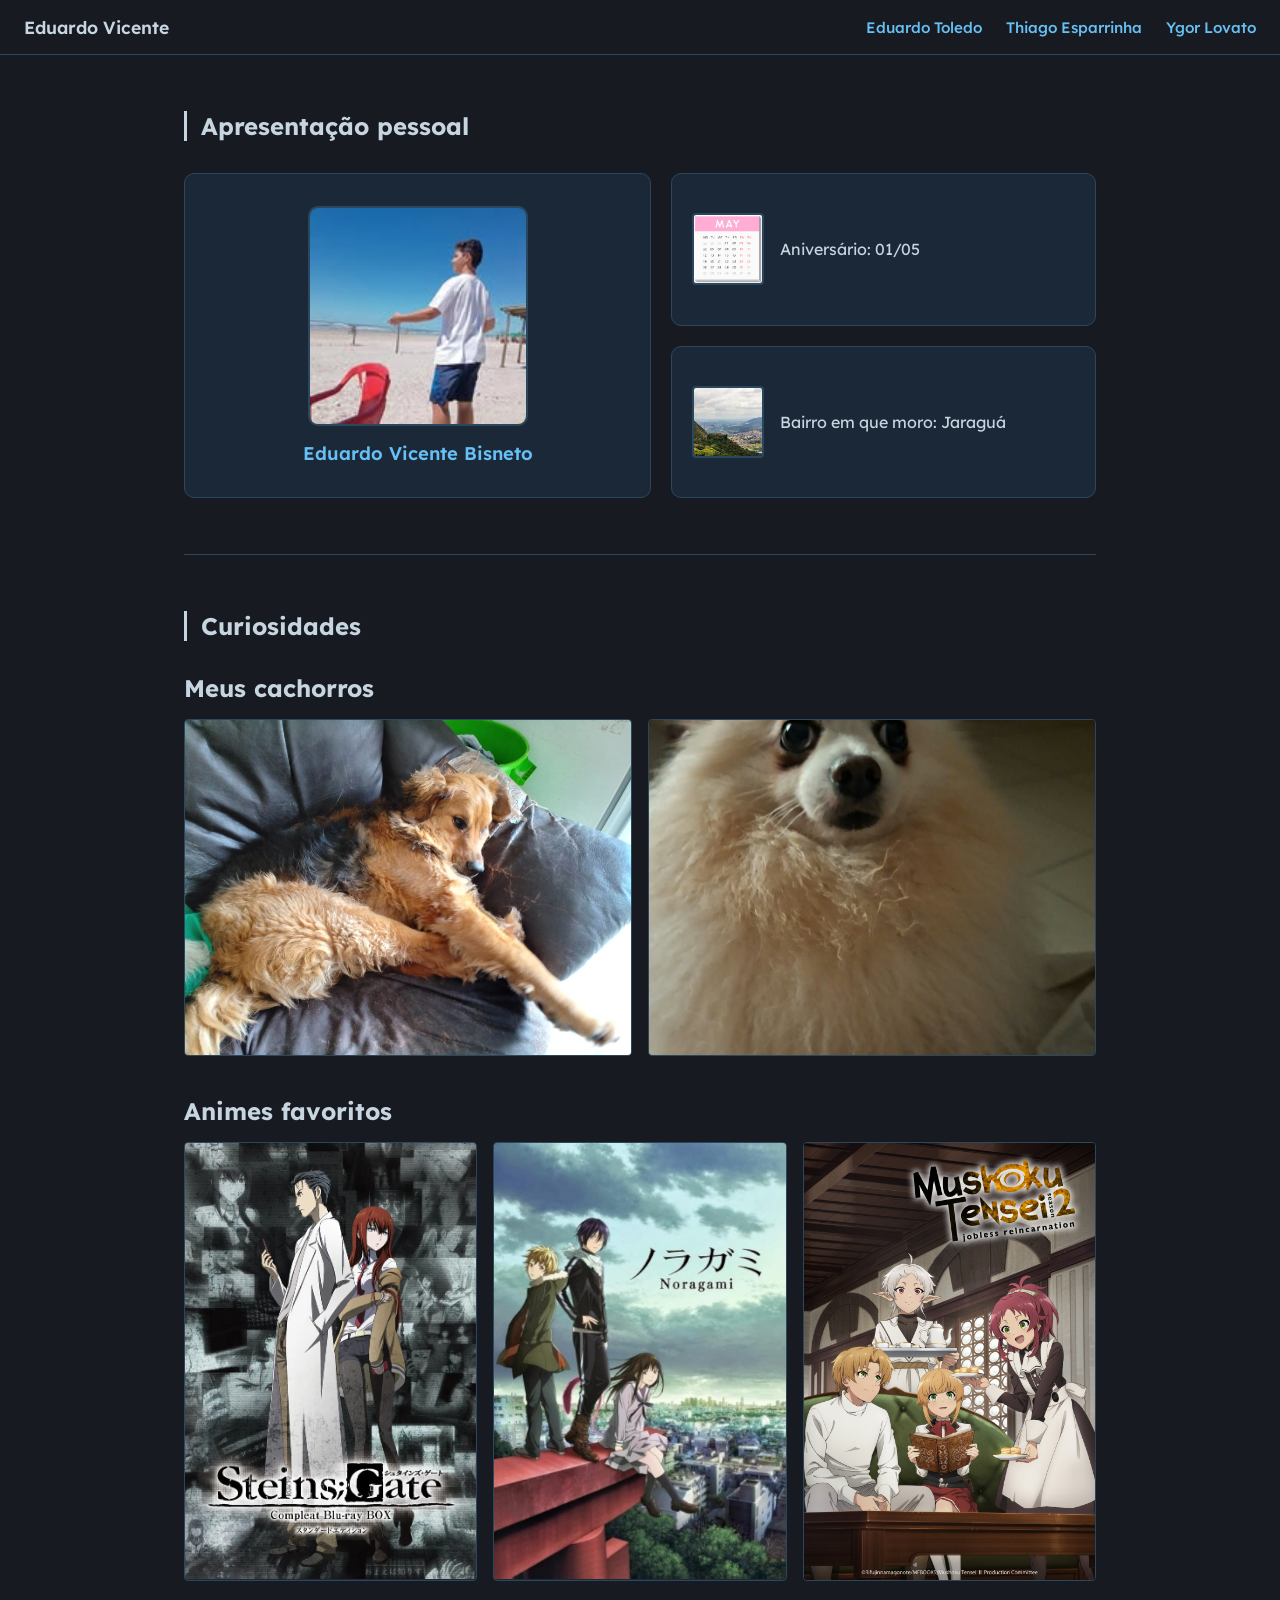
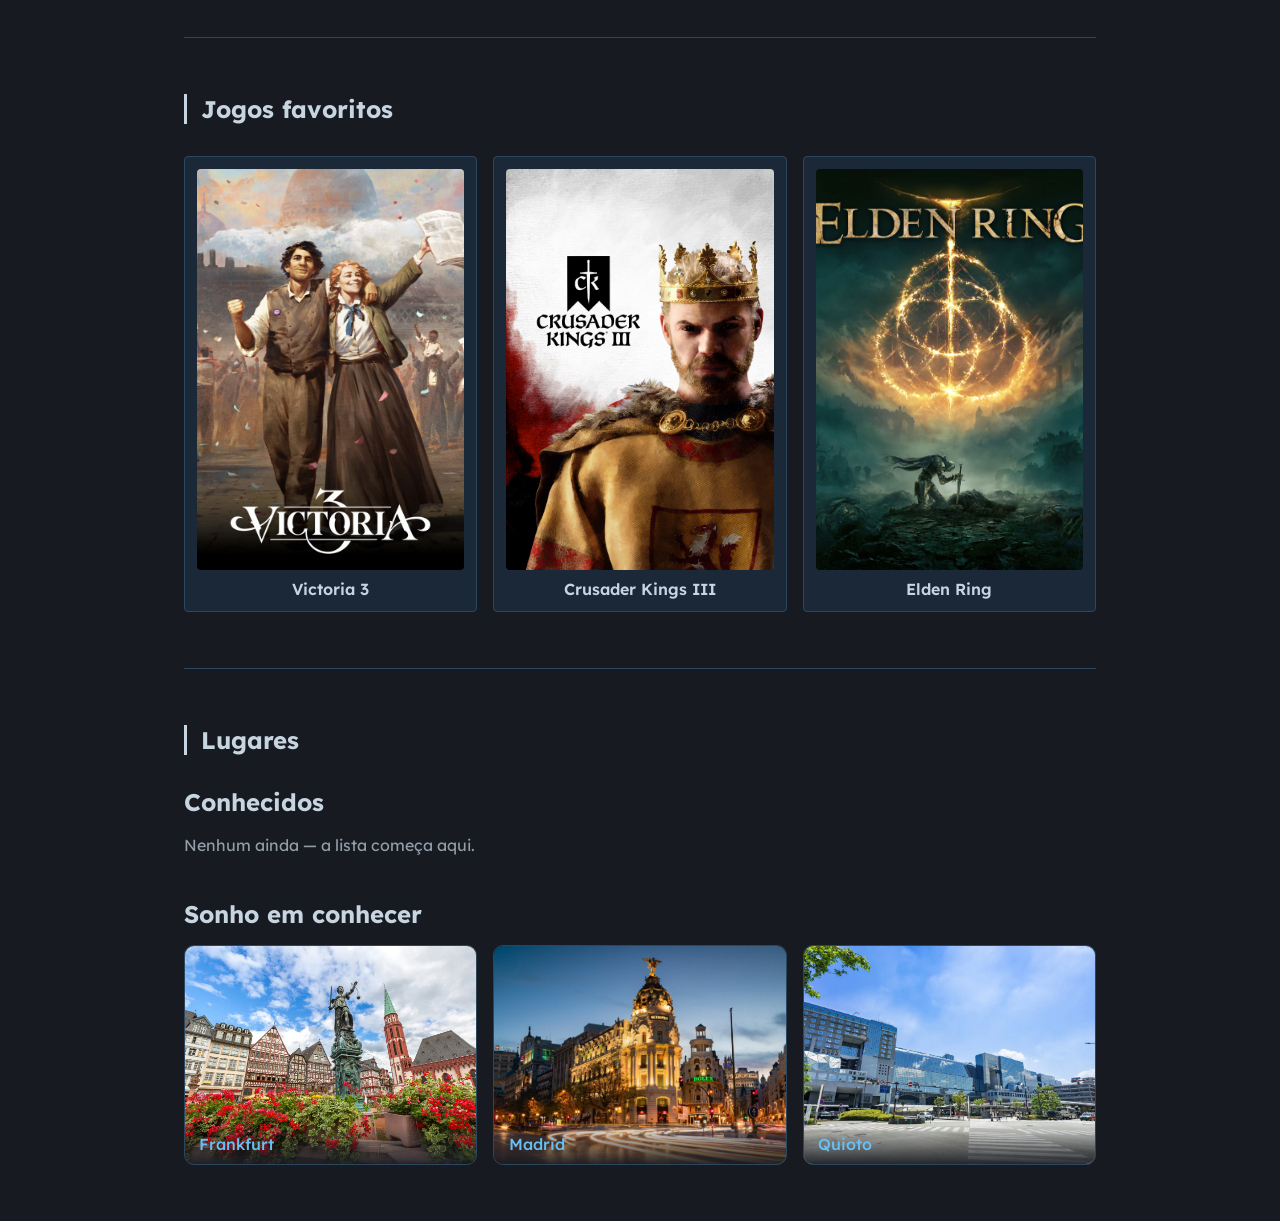
==== commit cf3152c6: "Corrigindo um texto" ====
--- a/eduardoV.html
+++ b/eduardoV.html
@@ -26,17 +26,17 @@
 
             <div class="grade-apresentacao">
                 <article class="cartao cartao-destaque">
-                    <img class="imagem-cartao" src="assets/imgs/foto.jpg" alt="Foto de Eduardo Vicente Bisneto">
+                    <img class="imagem-cartao" src="assets/imgs/eduardoV/foto.jpg" alt="Foto de Eduardo Vicente Bisneto">
                     <span class="texto-cartao">Eduardo Vicente Bisneto</span>
                 </article>
 
                 <article class="cartao">
-                    <img class="imagem-cartao" src="assets/imgs/calendario.png" alt="">
+                    <img class="imagem-cartao" src="assets/imgs/eduardoV/calendario.png" alt="">
                     <span class="texto-cartao">Aniversário: 01/05</span>
                 </article>
 
                 <article class="cartao">
-                    <img class="imagem-cartao" src="assets/imgs/lugares/pico_jaragua.jpg" alt="Pico do Jaraguá">
+                    <img class="imagem-cartao" src="assets/imgs/eduardoV/lugares/pico_jaragua.jpg" alt="Pico do Jaraguá">
                     <span class="texto-cartao">Bairro em que moro: Jaraguá</span>
                 </article>
             </div>
@@ -50,11 +50,11 @@
 
                 <div class="grade-imagens grade-animais">
                     <figure class="moldura-imagem">
-                        <img src="assets/imgs/frango.jpeg" alt="Cachorro Frango">
+                        <img src="assets/imgs/eduardoV/frango.jpeg" alt="Cachorro Frango">
                     </figure>
 
                     <figure class="moldura-imagem">
-                        <img src="assets/imgs/allay.jpeg" alt="Cachorro Allay">
+                        <img src="assets/imgs/eduardoV/allay.jpeg" alt="Cachorro Allay">
                     </figure>
                 </div>
             </div>
@@ -64,15 +64,15 @@
 
                 <div class="grade-imagens grade-animes">
                     <figure class="moldura-imagem">
-                        <img src="assets/imgs/animes/steinsgate.jpg" alt="Steins;Gate">
+                        <img src="assets/imgs/eduardoV/animes/steinsgate.jpg" alt="Steins;Gate">
                     </figure>
 
                     <figure class="moldura-imagem">
-                        <img src="assets/imgs/animes/noragami.jpg" alt="Noragami">
+                        <img src="assets/imgs/eduardoV/animes/noragami.jpg" alt="Noragami">
                     </figure>
 
                     <figure class="moldura-imagem">
-                        <img src="assets/imgs/animes/mushokutensei.jpg" alt="Mushoku Tensei">
+                        <img src="assets/imgs/eduardoV/animes/mushokutensei.jpg" alt="Mushoku Tensei">
                     </figure>
                 </div>
             </div>
@@ -83,17 +83,17 @@
 
             <ul class="grade-jogos">
                 <li class="cartao-jogo">
-                    <img class="imagem-jogo" src="assets/imgs/jogos/victoria_3.jpg" alt="Victoria 3">
+                    <img class="imagem-jogo" src="assets/imgs/eduardoV/jogos/victoria_3.jpg" alt="Victoria 3">
                     <b class="nome-jogo">Victoria 3</b>
                 </li>
 
                 <li class="cartao-jogo">
-                    <img class="imagem-jogo" src="assets/imgs/jogos/crusader_kings_3.jpg" alt="Crusader Kings III">
+                    <img class="imagem-jogo" src="assets/imgs/eduardoV/jogos/crusader_kings_3.jpg" alt="Crusader Kings III">
                     <b class="nome-jogo">Crusader Kings III</b>
                 </li>
 
                 <li class="cartao-jogo">
-                    <img class="imagem-jogo" src="assets/imgs/jogos/elden_ring.jpg" alt="Elden Ring">
+                    <img class="imagem-jogo" src="assets/imgs/eduardoV/jogos/elden_ring.jpg" alt="Elden Ring">
                     <b class="nome-jogo">Elden Ring</b>
                 </li>
             </ul>
@@ -112,17 +112,17 @@
 
                 <ul class="grade-lugares">
                     <li class="cartao-lugar">
-                        <img class="imagem-lugar" src="assets/imgs/lugares/frankfurt.jpg" alt="Frankfurt">
+                        <img class="imagem-lugar" src="assets/imgs/eduardoV/lugares/frankfurt.jpg" alt="Frankfurt">
                         <a class="nome-lugar" href="https://en.wikipedia.org/wiki/Frankfurt" target="_blank" rel="noopener">Frankfurt</a>
                     </li>
 
                     <li class="cartao-lugar">
-                        <img class="imagem-lugar" src="assets/imgs/lugares/madri.jpg" alt="Madri">
-                        <a class="nome-lugar" href="https://en.wikipedia.org/wiki/Madrid" target="_blank" rel="noopener">Madri</a>
+                        <img class="imagem-lugar" src="assets/imgs/eduardoV/lugares/madri.jpg" alt="Madrid">
+                        <a class="nome-lugar" href="https://en.wikipedia.org/wiki/Madrid" target="_blank" rel="noopener">Madrid</a>
                     </li>
 
                     <li class="cartao-lugar">
-                        <img class="imagem-lugar" src="assets/imgs/lugares/kyoto.jpg" alt="Quioto">
+                        <img class="imagem-lugar" src="assets/imgs/eduardoV/lugares/kyoto.jpg" alt="Quioto">
                         <a class="nome-lugar" href="https://en.wikipedia.org/wiki/Kyoto" target="_blank" rel="noopener">Quioto</a>
                     </li>
                 </ul>
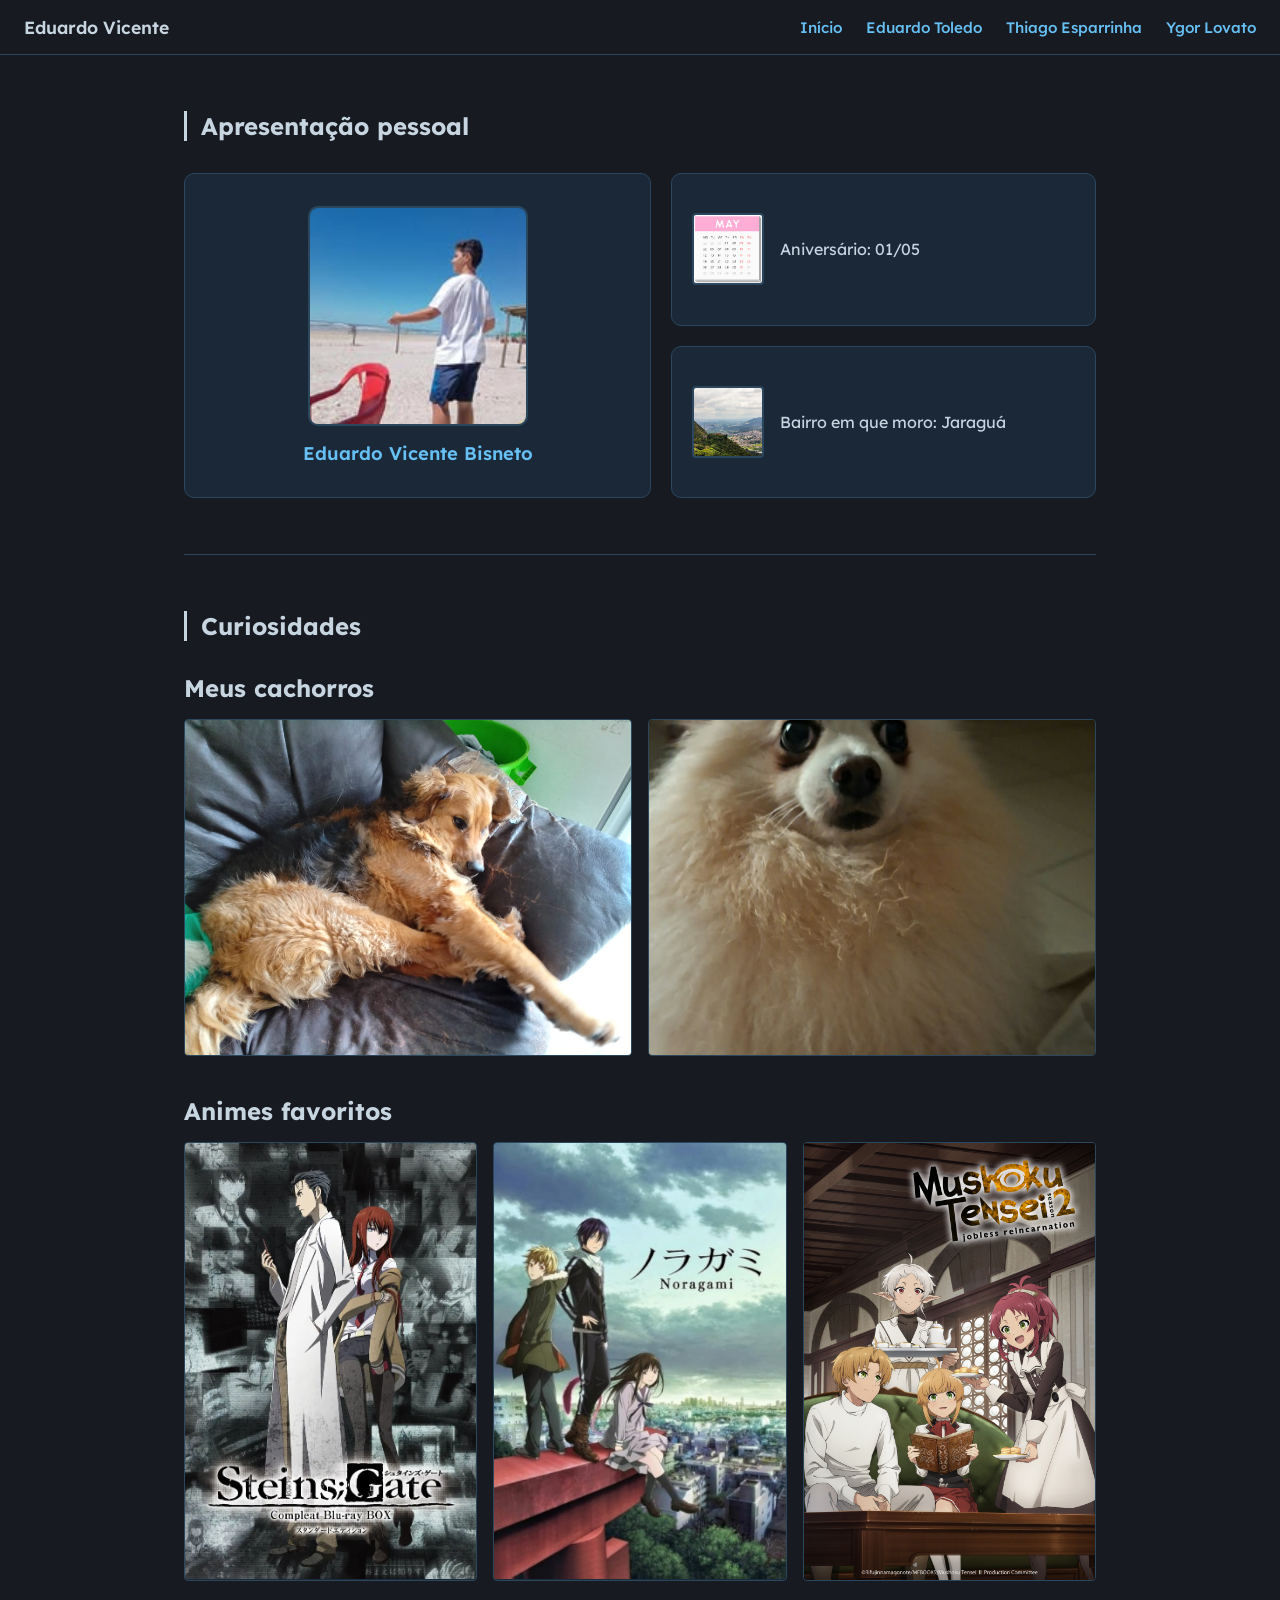
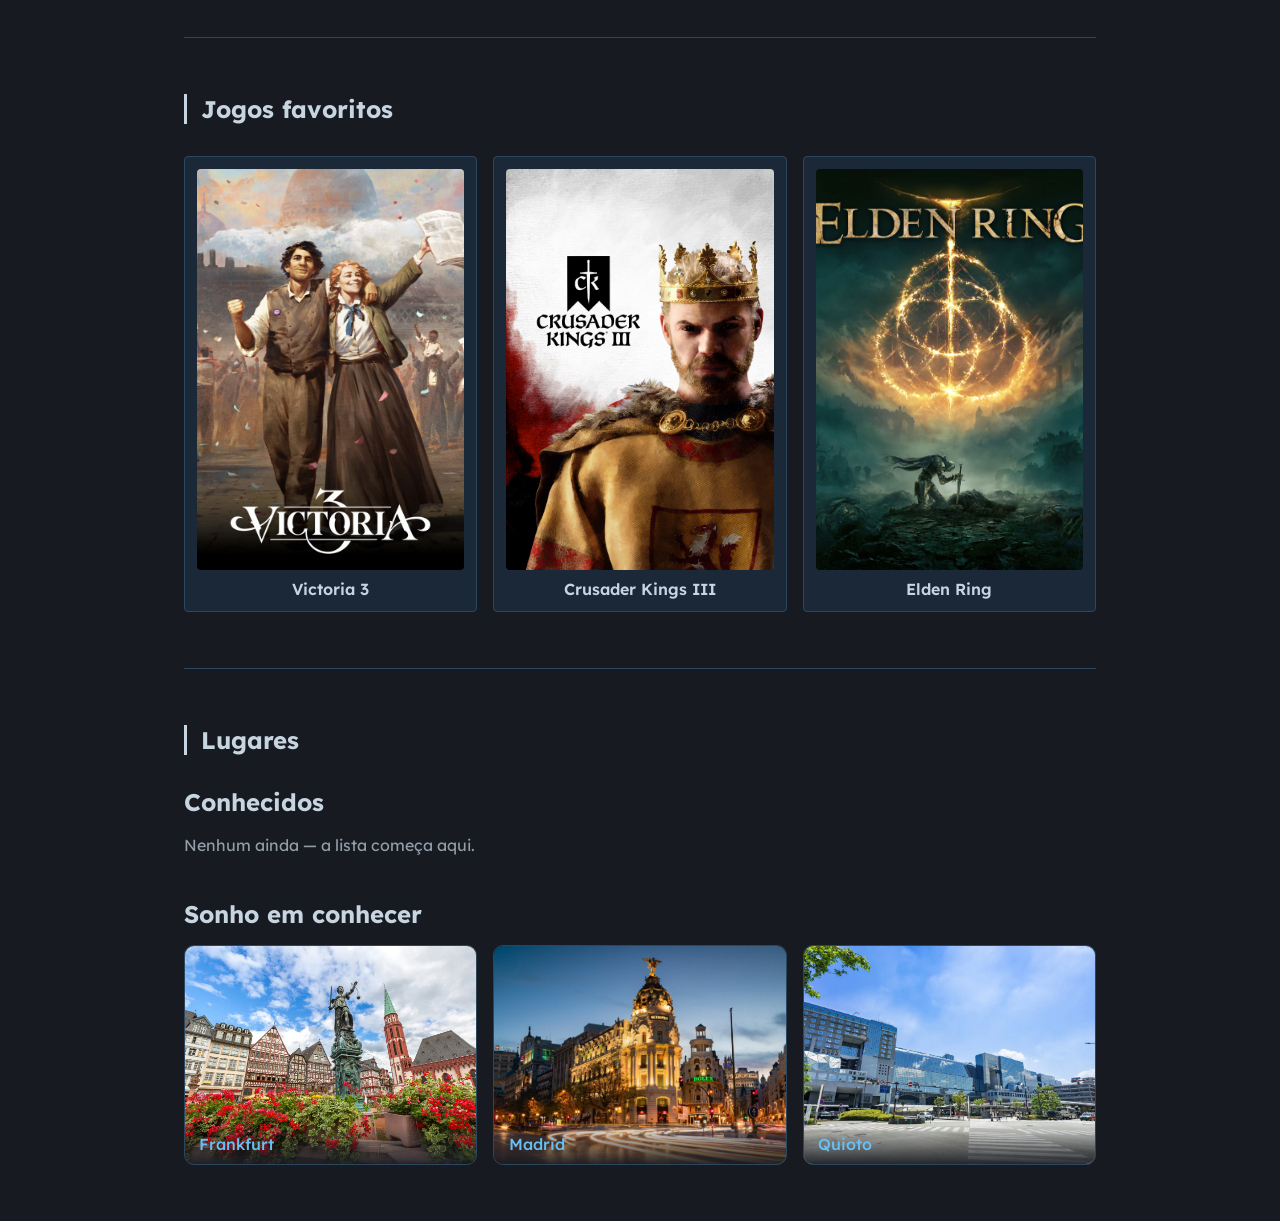
==== commit 651111c8: "Adicionando o Index" ====
--- a/eduardoV.html
+++ b/eduardoV.html
@@ -14,6 +14,7 @@
     <header class="cabecalho">
         <span class="nome-principal">Eduardo Vicente</span>
         <nav class="menu-navegacao">
+            <a href="index.html">Início</a>
             <a href="eduardoT.html">Eduardo Toledo</a>
             <a href="thiago.html">Thiago Esparrinha</a>
             <a href="ygor.html">Ygor Lovato</a>
--- a/style/variables.css
+++ b/style/variables.css
@@ -9,4 +9,4 @@
     --radius-md: 10px;
     --border: 1px solid var(--grey-blue);
     --content-width: 960px;
-}
+}
--- a/style/text.css
+++ b/style/text.css
@@ -55,4 +55,4 @@
 p {
     line-height: 1.6;
     max-width: 65ch;
-}
+}
--- a/style/style.css
+++ b/style/style.css
@@ -1,4 +1,3 @@
-
 body {
     margin: 0;
     background: var(--dark-blue);
@@ -126,6 +125,47 @@
     color: var(--light-blue);
 }
 
+/* Pagina inicial */
+
+.grade-pessoas {
+    display: flex;
+    flex-wrap: wrap;
+    gap: 1.25rem;
+}
+
+.cartao-pessoa {
+    flex: 1 1 180px;
+    display: flex;
+    flex-direction: column;
+    align-items: center;
+    gap: 0.9rem;
+    padding: 1.5rem 1rem;
+    background: var(--deep-blue);
+    border: var(--border);
+    border-radius: var(--radius-md);
+    text-align: center;
+    transition: border-color 0.2s ease, transform 0.2s ease;
+}
+
+.cartao-pessoa:hover {
+    border-color: var(--light-blue);
+    transform: translateY(-3px);
+}
+
+.foto-pessoa {
+    width: 120px;
+    height: 120px;
+    border-radius: 50%;
+    object-fit: cover;
+    border: 2px solid var(--grey-blue);
+}
+
+.nome-pessoa {
+    font-size: 1rem;
+    font-weight: 500;
+    color: var(--grey);
+}
+
 /* Curiosidades */
 
 .grade-imagens {
@@ -137,10 +177,17 @@
     grid-template-columns: repeat(auto-fit, minmax(260px, 1fr));
 }
 
+.grade-hobbies {
+    grid-template-columns: repeat(auto-fit, minmax(260px, 1fr));
+}
+
 .grade-animes {
     grid-template-columns: repeat(auto-fit, minmax(160px, 1fr));
 }
 
+.grade-filmes {
+    grid-template-columns: repeat(auto-fit, minmax(160px, 1fr));
+}
 .moldura-imagem {
     margin: 0;
     overflow: hidden;
@@ -269,6 +316,10 @@
     .cartao-destaque {
         grid-row: auto;
     }
+
+    .cartao-pessoa {
+        flex: 1 1 140px;
+    }
 }
 
 @media (prefers-reduced-motion: reduce) {
@@ -276,4 +327,4 @@
     .cartao-jogo {
         transition: none;
     }
-}
+}
